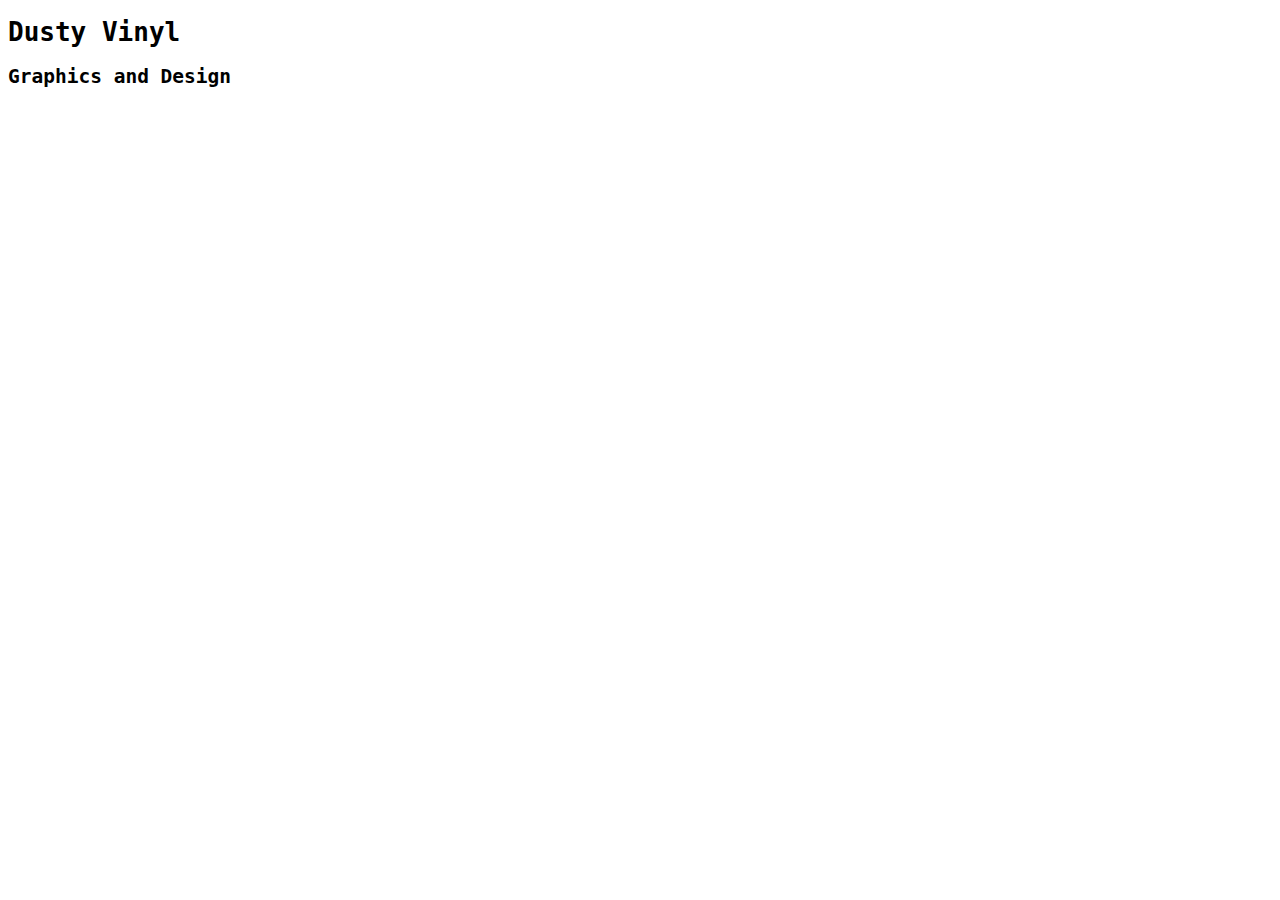
==== index.html @ b25744e5 "no message" ====
<!DOCTYPE html>
<html lang="en">
  <head>
    <meta charset="utf-8">
    <title>Dusty Vinyl</title>
    <link href="style.css" rel="stylesheet">
    <script src="script.js" type="text/javascript"></script>
  </head>
  <body onLoad="resize()" onResize="resize()">
    <div>
      <h1>Dusty Vinyl</h1>
      <h2>Graphics and Design<h2>
    </div>
  </body>
</html>
---- style.css ----
h1, h2{
  font-family: monospace;
}
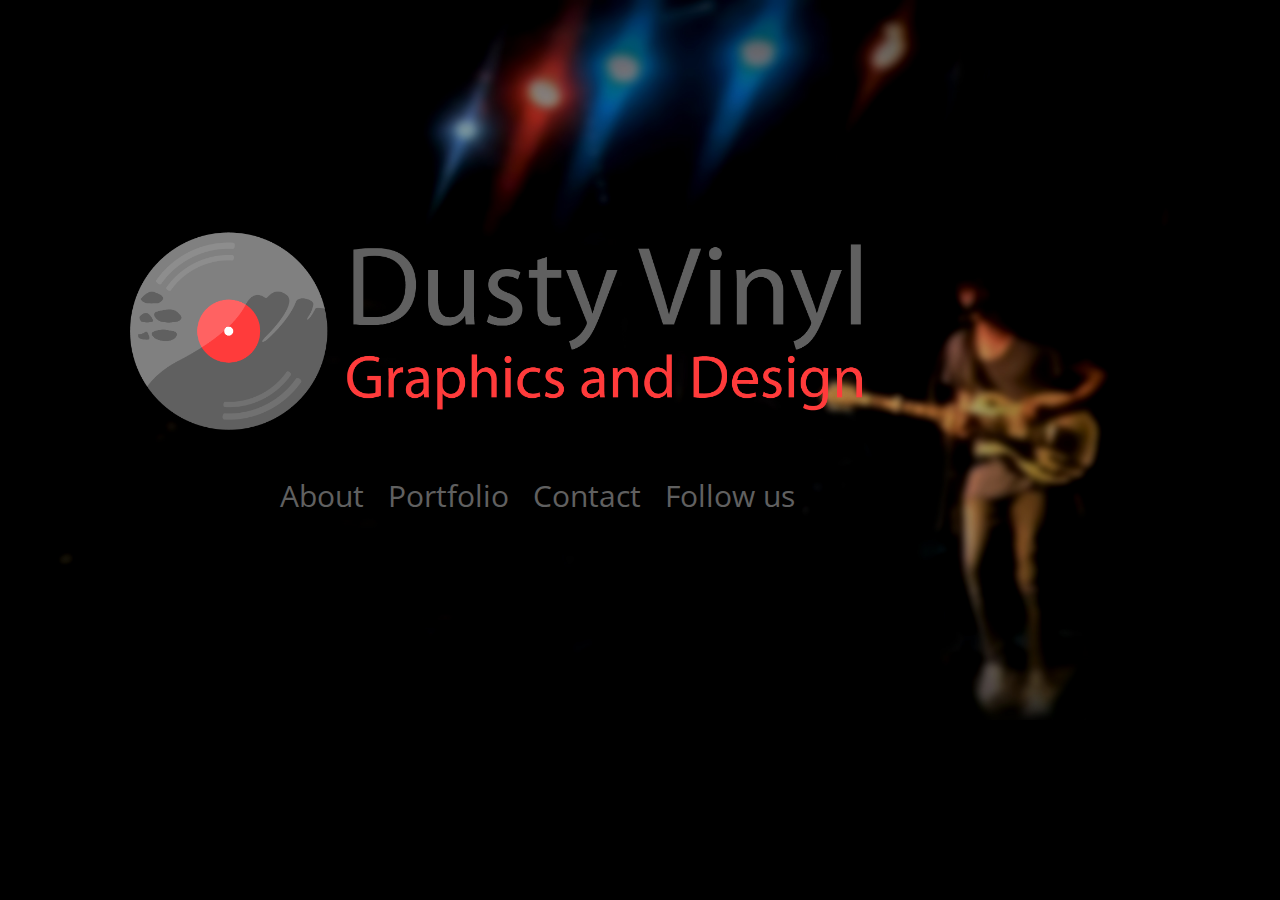
==== commit bede9a11: "First actual implementation of the site" ====
--- a/index.html
+++ b/index.html
@@ -4,12 +4,20 @@
     <meta charset="utf-8">
     <title>Dusty Vinyl</title>
     <link href="style.css" rel="stylesheet">
+    <link rel="icon" href="images/Dusty Vinyl Logo.png">
     <script src="script.js" type="text/javascript"></script>
+    <link href="https://fonts.googleapis.com/css?family=Open+Sans" rel="stylesheet">
   </head>
-  <body onLoad="resize()" onResize="resize()">
-    <div>
-      <h1>Dusty Vinyl</h1>
-      <h2>Graphics and Design<h2>
-    </div>
+  <body class="noScroll" onLoad="onLoad()" onResize="resize()">
+      <div class="home">
+        <img alt="Dusty Vinyl Logo" src="images/Dusty Vinyl Graphics and Design - Banner.png"/>
+        <ul>
+          <li><a href="#" onClick="reWrite('about')">About</a></li>
+          <li><a href="#">Portfolio</a></li>
+          <li><a href="#" onClick="reWrite('contact')">Contact</a></li>
+          <li><a href="#">Follow us</a></li>
+        </ul>
+        <p>Please enable javascript.</p>
+      </div>
   </body>
 </html>
--- a/style.css
+++ b/style.css
@@ -1,3 +1,49 @@
-h1, h2{
-  font-family: monospace;
+body{
+  background-image: url(images/Woodlock.jpg);
+  background-repeat: no-repeat;
+  background-size: cover;
+  background-color: black;
+  font-family: 'Open Sans', sans-serif;
 }
+
+body.noScroll{
+  height: 100%;
+  overflow: hidden;
+}
+
+.home{
+  height: 400px;
+  width: 1000px;
+  position: absolute;
+  top: 230px;
+  left: 130px;
+}
+
+.home img{
+  height: 200px;
+}
+
+.home a{
+  font-size: 30px;
+  color:#606060;
+  text-decoration: none;
+}
+
+.home a:hover{
+  color:#FF3B3B;
+}
+
+.home ul{
+  margin: 40px 110px;
+}
+
+.home li{
+  display: inline;
+  list-style-type: none;
+  padding-right: 20px;
+}
+
+.home p{
+  color: #606060;
+  margin: 10px 150px;
+}
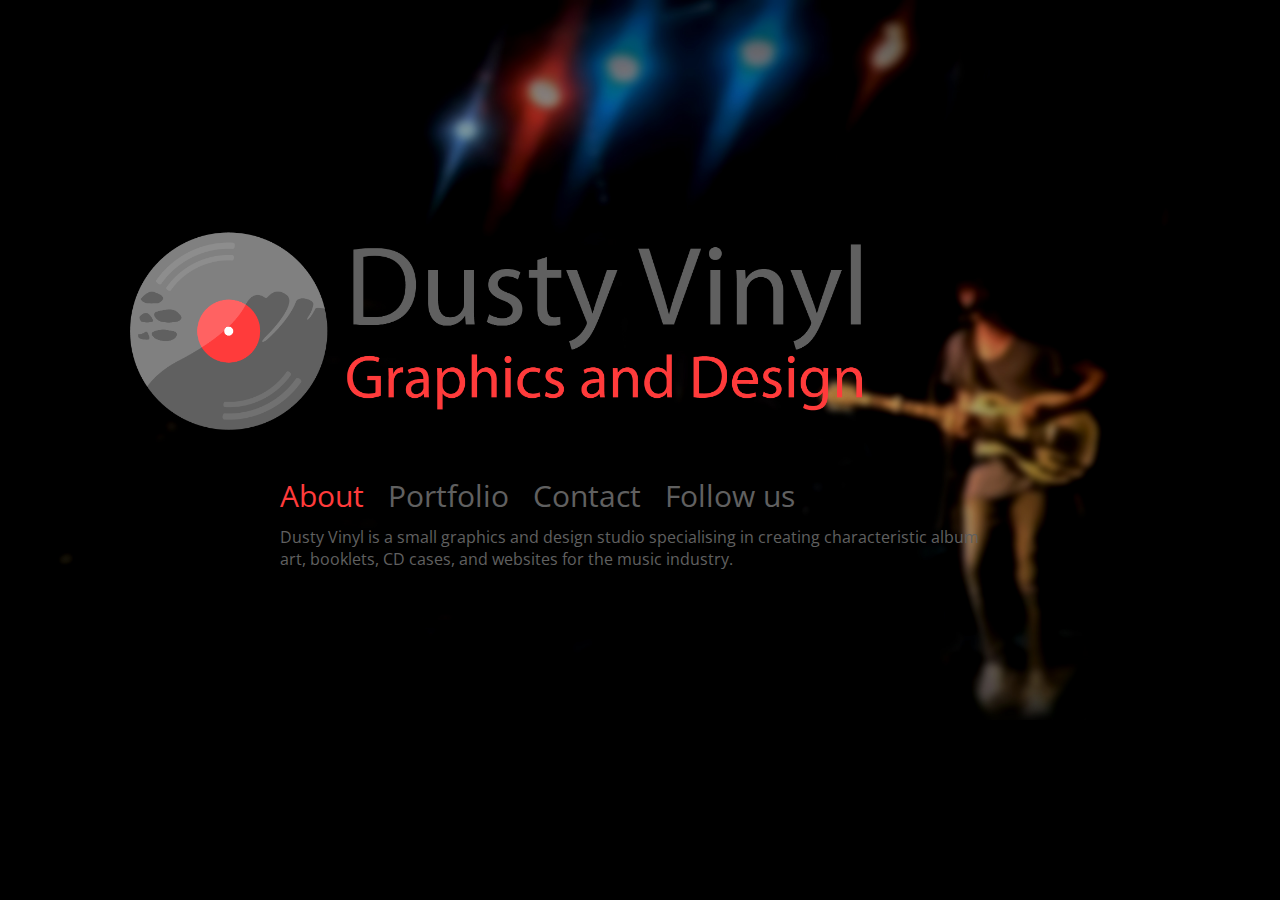
==== commit 09a8bbfa: "Meta tags, fancy javascript" ====
--- a/index.html
+++ b/index.html
@@ -2,6 +2,9 @@
 <html lang="en">
   <head>
     <meta charset="utf-8">
+    <meta name="description" content="Dusty Vinyl Graphics and Design. Located in Brisbane. Specialising in creating characteristic album art, booklets, CD cases, and websites for the music industry.">
+    <meta name="keywords" content="Graphics, Graphic, Design, Multimedia, Branding, Logo, Music, Brisbane">
+    <meta name="author" content="Nathan Squire">
     <title>Dusty Vinyl</title>
     <link href="style.css" rel="stylesheet">
     <link rel="icon" href="images/Dusty Vinyl Logo.png">
@@ -12,12 +15,12 @@
       <div class="home">
         <img alt="Dusty Vinyl Logo" src="images/Dusty Vinyl Graphics and Design - Banner.png"/>
         <ul>
-          <li><a href="#" onClick="reWrite('about')">About</a></li>
-          <li><a href="#">Portfolio</a></li>
-          <li><a href="#" onClick="reWrite('contact')">Contact</a></li>
-          <li><a href="#">Follow us</a></li>
+          <li><a id="about" href="#" onClick="reWrite('about')">About</a></li>
+          <li><a id="portfolio" href="#">Portfolio</a></li>
+          <li><a id="contact" href="#" onClick="reWrite('contact')">Contact</a></li>
+          <li><a id="followUs" href="#">Follow us</a></li>
         </ul>
-        <p>Please enable javascript.</p>
+        <p id="sampleText">Please enable javascript.</p>
       </div>
   </body>
 </html>
--- a/style.css
+++ b/style.css
@@ -29,12 +29,12 @@
   text-decoration: none;
 }
 
-.home a:hover{
+.home a:hover, .home a:active{
   color:#FF3B3B;
 }
 
 .home ul{
-  margin: 40px 110px;
+  margin: 40px 10px 10px 110px
 }
 
 .home li{
@@ -43,6 +43,10 @@
   padding-right: 20px;
 }
 
+.home li a.highlighted{
+  color: #FF3B3B;
+}
+
 .home p{
   color: #606060;
   margin: 10px 150px;
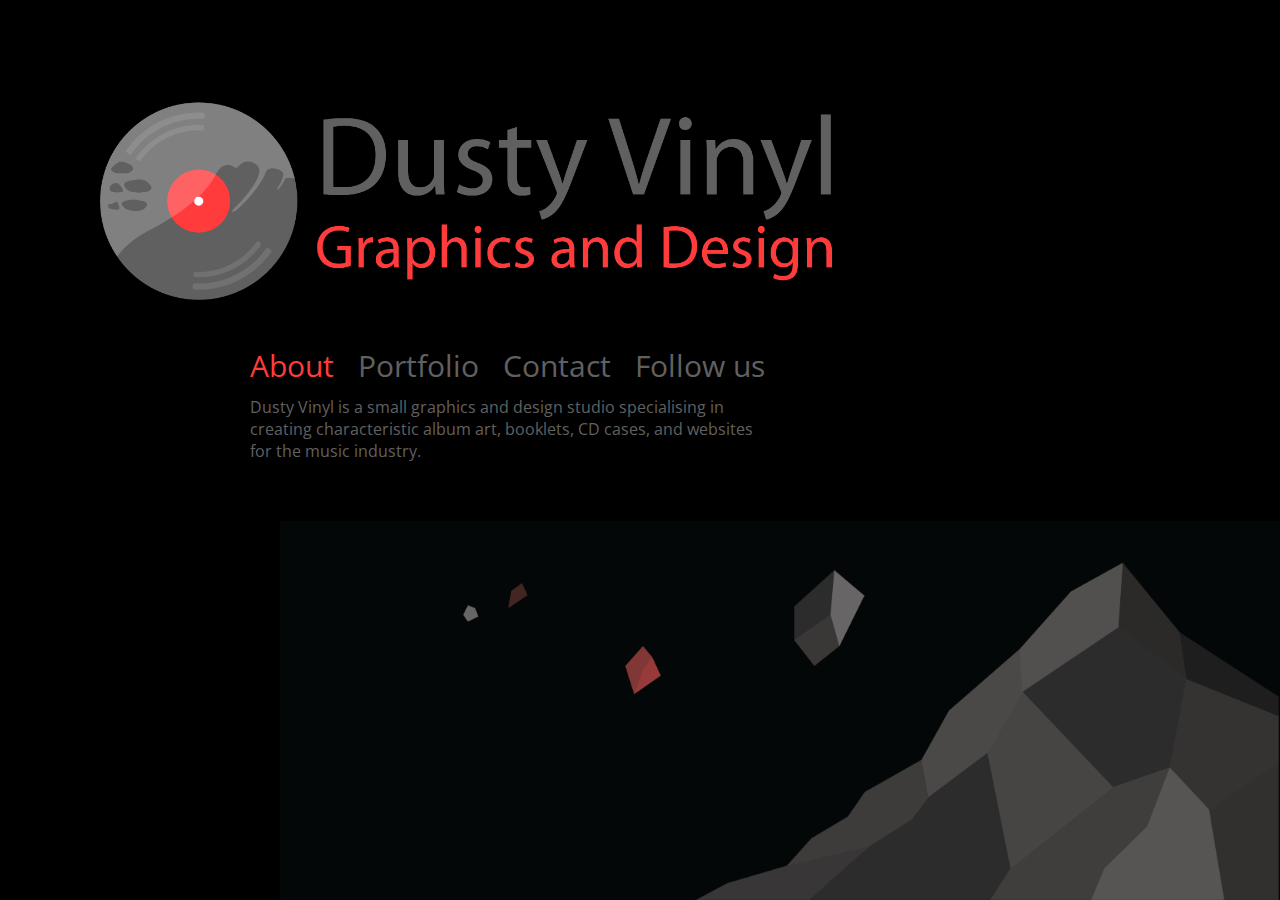
==== commit e8d2f490: "Changed portfolio link" ====
--- a/index.html
+++ b/index.html
@@ -16,9 +16,9 @@
         <img alt="Dusty Vinyl Logo" src="images/Dusty Vinyl Graphics and Design - Banner.png"/>
         <ul>
           <li><a id="about" href="#" onClick="reWrite('about')">About</a></li>
-          <li><a id="portfolio" href="#">Portfolio</a></li>
+          <li><a id="portfolio" href="https://nathansquire67.github.io/Resources/Portfolio6.pdf">Portfolio</a></li>
           <li><a id="contact" href="#" onClick="reWrite('contact')">Contact</a></li>
-          <li><a id="followUs" href="#">Follow us</a></li>
+          <li><a id="followUs" href="#" onClick="reWrite('followUs')">Follow us</a></li>
         </ul>
         <p id="sampleText">Please enable javascript.</p>
       </div>
--- a/style.css
+++ b/style.css
@@ -1,7 +1,9 @@
 body{
-  background-image: url(images/Woodlock.jpg);
+  background-image: url(images/BlackMountainside.png);
+  background-attachment:fixed;
+  background-position: right bottom;
   background-repeat: no-repeat;
-  background-size: cover;
+  background-size: 1000px;
   background-color: black;
   font-family: 'Open Sans', sans-serif;
 }
@@ -12,19 +14,22 @@
 }
 
 .home{
-  height: 400px;
+  height: 500px;
   width: 1000px;
   position: absolute;
-  top: 230px;
-  left: 130px;
+  top: 100px;
+  left: 100px;
 }
 
 .home img{
   height: 200px;
 }
 
+.home li a{
+  font-size: 30px;
+}
+
 .home a{
-  font-size: 30px;
   color:#606060;
   text-decoration: none;
 }
@@ -50,4 +55,5 @@
 .home p{
   color: #606060;
   margin: 10px 150px;
+  width: 515px;
 }
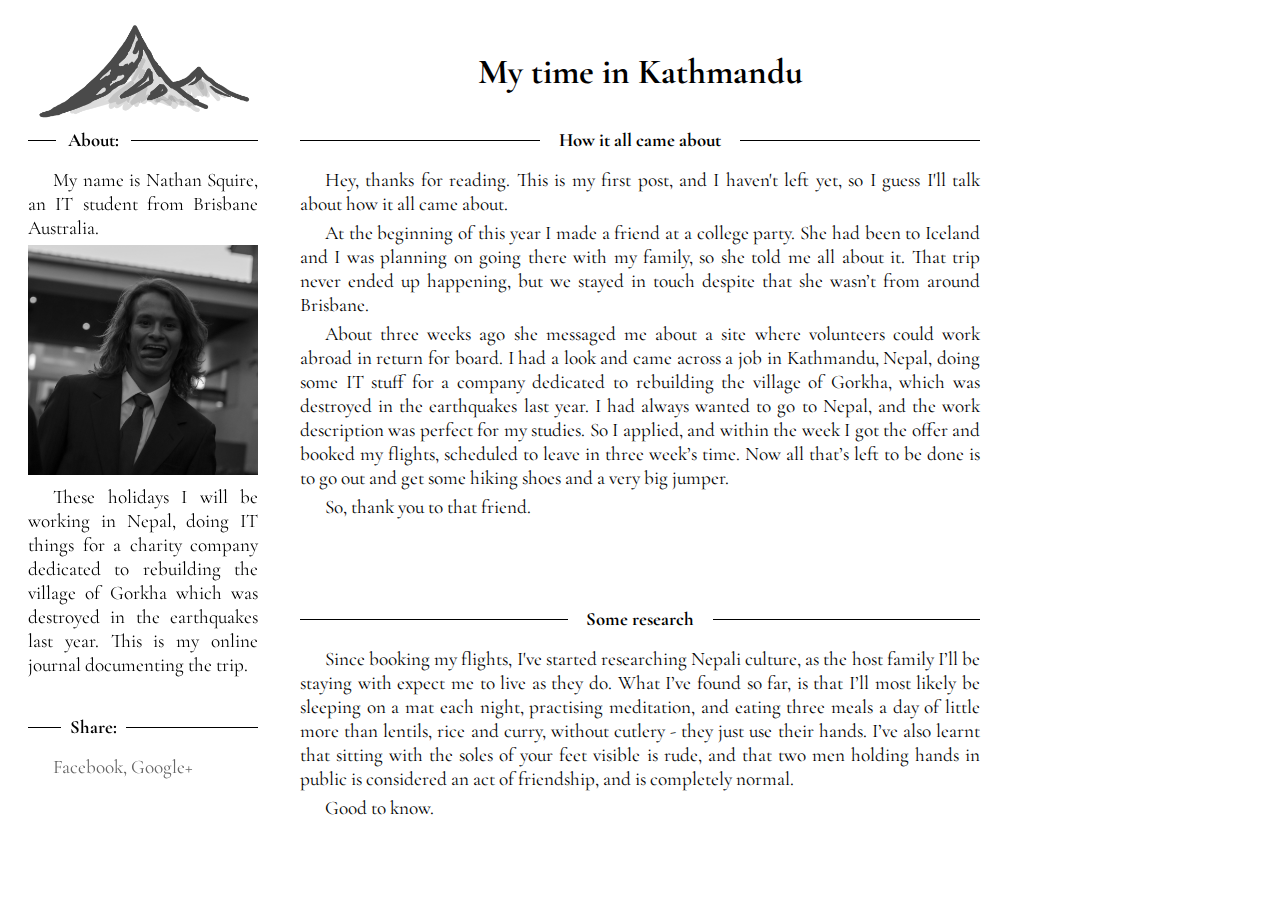
==== commit ace5cd58: "Added redirect" ====
--- a/index.html
+++ b/index.html
@@ -1,26 +1,18 @@
-<!DOCTYPE html>
-<html lang="en">
-  <head>
-    <meta charset="utf-8">
-    <meta name="description" content="Dusty Vinyl Graphics and Design. Located in Brisbane. Specialising in creating characteristic album art, booklets, CD cases, and websites for the music industry.">
-    <meta name="keywords" content="Graphics, Graphic, Design, Multimedia, Branding, Logo, Music, Brisbane">
-    <meta name="author" content="Nathan Squire">
-    <title>Dusty Vinyl</title>
-    <link href="style.css" rel="stylesheet">
-    <link rel="icon" href="images/Dusty Vinyl Logo.png">
-    <script src="script.js" type="text/javascript"></script>
-    <link href="https://fonts.googleapis.com/css?family=Open+Sans" rel="stylesheet">
-  </head>
-  <body class="noScroll" onLoad="onLoad()" onResize="resize()">
-      <div class="home">
-        <img alt="Dusty Vinyl Logo" src="images/Dusty Vinyl Graphics and Design - Banner.png"/>
-        <ul>
-          <li><a id="about" href="#" onClick="reWrite('about')">About</a></li>
-          <li><a id="portfolio" href="https://nathansquire67.github.io/Resources/Portfolio6.pdf">Portfolio</a></li>
-          <li><a id="contact" href="#" onClick="reWrite('contact')">Contact</a></li>
-          <li><a id="followUs" href="#" onClick="reWrite('followUs')">Follow us</a></li>
-        </ul>
-        <p id="sampleText">Please enable javascript.</p>
-      </div>
-  </body>
-</html>
+<!DOCTYPE html>
+<html lang="en">
+  <head>
+    <meta charset="utf-8">
+    <!--<meta http-equiv="refresh" content="0; URL='https://nathansquire67.github.io/kathmandu/index.html'" />-->
+    <meta name="description" content="These holidays I will be working in Nepal, doing IT things for a charity company dedicated to rebuilding the village of Gorkha which was destroyed in the earthquakes last year. This is my online journal documenting the trip.">
+    <meta name="keywords" content="Nepal, earthquake, travel, volunteer, adventure, blog, journal, asia, culture">
+    <meta name="author" content="Nathan Squire">
+    <title>My time in Kathmandu</title>
+    <link href="style.css" rel="stylesheet">
+    <link rel="icon" href="images/Profile.jpg">
+    <script type="text/javascript">
+      window.location = "https://nathansquire67.github.io/kathmandu/index.html";
+    </script>
+  </head>
+  <body>
+  </body>
+</html>
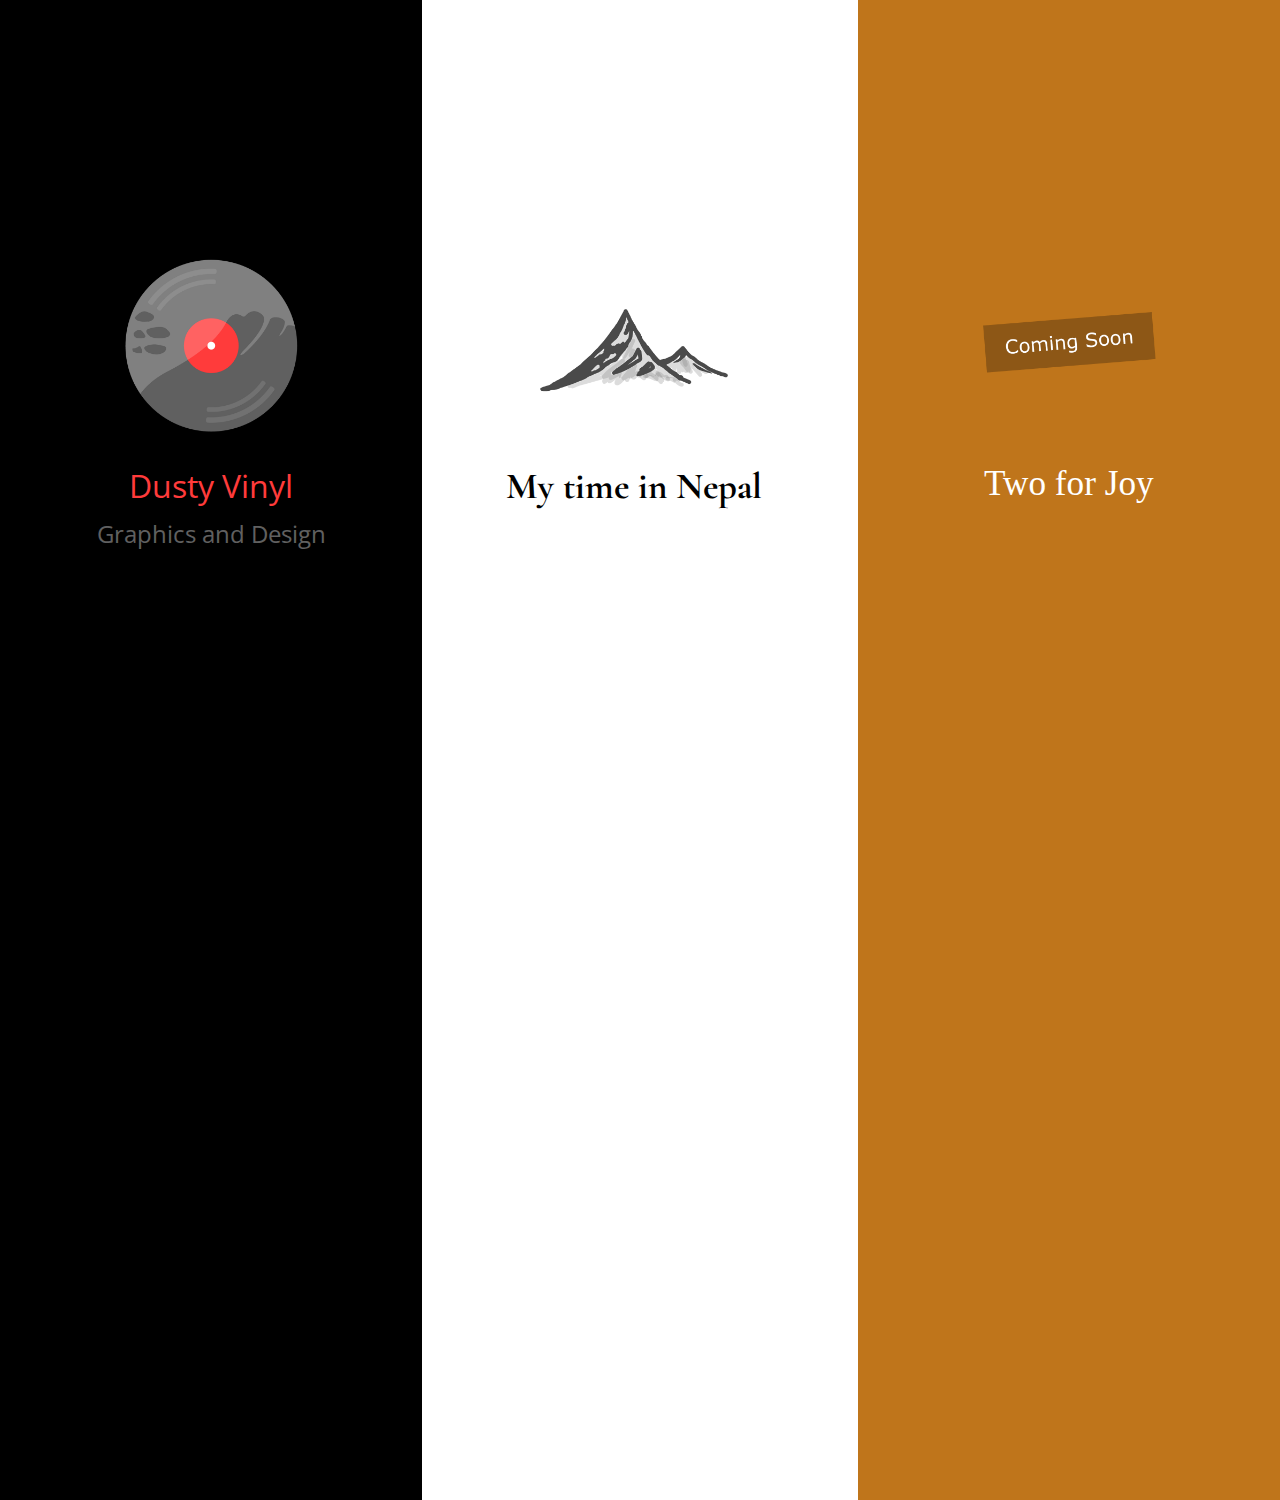
==== commit 825f34d6: "Created a landing page" ====
--- a/index.html
+++ b/index.html
@@ -2,17 +2,25 @@
 <html lang="en">
   <head>
     <meta charset="utf-8">
-    <!--<meta http-equiv="refresh" content="0; URL='https://nathansquire67.github.io/kathmandu/index.html'" />-->
-    <meta name="description" content="These holidays I will be working in Nepal, doing IT things for a charity company dedicated to rebuilding the village of Gorkha which was destroyed in the earthquakes last year. This is my online journal documenting the trip.">
-    <meta name="keywords" content="Nepal, earthquake, travel, volunteer, adventure, blog, journal, asia, culture">
+    <meta name="description" content="">
+    <meta name="keywords" content="Nathan, Squire, dusty vinyl, design, it, web, nepal, blog, music, two for joy,">
     <meta name="author" content="Nathan Squire">
-    <title>My time in Kathmandu</title>
+    <title>Nathan Squire</title>
     <link href="style.css" rel="stylesheet">
     <link rel="icon" href="images/Profile.jpg">
-    <script type="text/javascript">
-      window.location = "https://nathansquire67.github.io/kathmandu/index.html";
-    </script>
   </head>
   <body>
+    <a href="dustyvinyl/index.html"><div id="dustyvinyl" class="third">
+      <img src="images/Dusty Vinyl Logo.png"/>
+      <p>Dusty Vinyl<p><p style="display:inline-block;margin-top:-10px;color:#606060;font-size:1.5em">Graphics and Design</p>
+    </div></a>
+    <a href="mytimeinnepal/index.html"><div id="mytimeinnepal" class="third">
+      <img src="images/Mountain.png"/>
+      <p>My time in Nepal</p>
+    </div></a>
+    <a href="twoforjoy/index.html"><div id="twoforjoy" class="third">
+      <img src="images/twoforjoy.png"/>
+      <p>Two for Joy</p>
+    </div></a>
   </body>
 </html>
--- a/style.css
+++ b/style.css
@@ -0,0 +1,65 @@
+@import url('https://fonts.googleapis.com/css?family=Cormorant+Garamond');
+@import url('https://fonts.googleapis.com/css?family=Open+Sans');
+
+body{
+  margin: 0px;
+  overflow: hidden;
+}
+
+a{
+  text-decoration: none;
+  color: white;
+}
+
+.third{
+  display: inline-block;
+  height: 100%;
+  min-height: 1500px;
+  width: 33%;
+  margin: 0px;
+  padding: 0px;
+  text-align: center;
+}
+
+.third p{
+  margin: 20px 5px 5px 5px;
+  font-size: 2em;
+  display: block;
+}
+
+.third img{
+  margin-top: 250px;
+  width: 45%;
+}
+
+#dustyvinyl{
+  background-color: black;
+  float: left;
+}
+
+#dustyvinyl p{
+  font-family: 'Open Sans', sans-serif;
+  color: #FF3B3B;
+}
+
+#mytimeinnepal{
+  background-color: white;
+}
+
+#mytimeinnepal p{
+  font-family: 'Cormorant Garamond', serif;
+  color: black;
+  font-weight: 900;
+  font-size: 2.3em;
+}
+
+#twoforjoy{
+  background-color: #BF751B;
+  float: right;
+}
+
+#twoforjoy p{
+  font-family: serif; /*update*/
+  color: white; /*update*/
+  font-size: 2.2em; /*update*/
+}
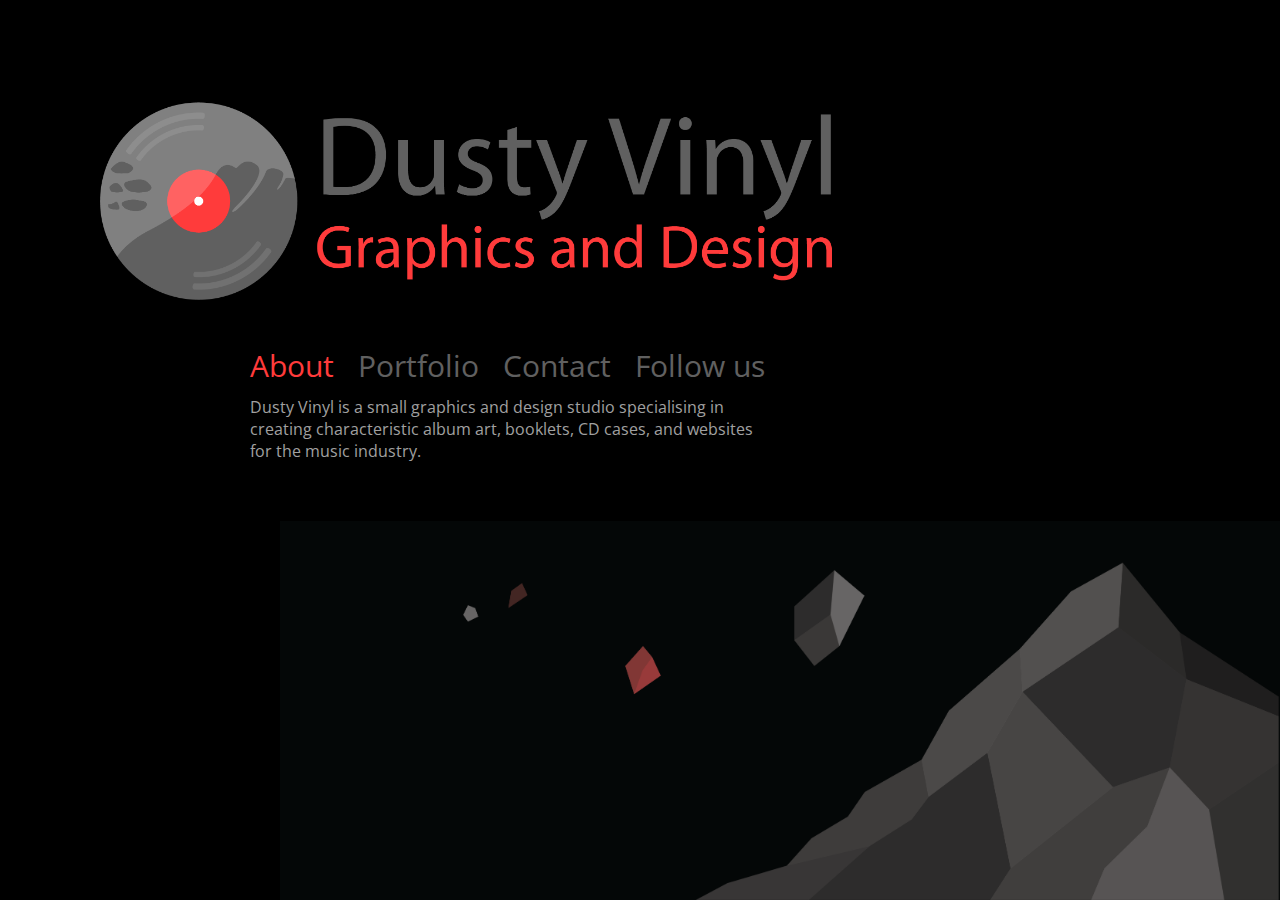
==== commit 6fe16709: "Set landing page to redirect to dusty vinyl" ====
--- a/index.html
+++ b/index.html
@@ -1,3 +1,8 @@
+<script>
+  window.location.replace("dustyvinyl/index.html");
+</script>
+
+<!--
 <!DOCTYPE html>
 <html lang="en">
   <head>
@@ -24,3 +29,4 @@
     </div></a>
   </body>
 </html>
+-->
